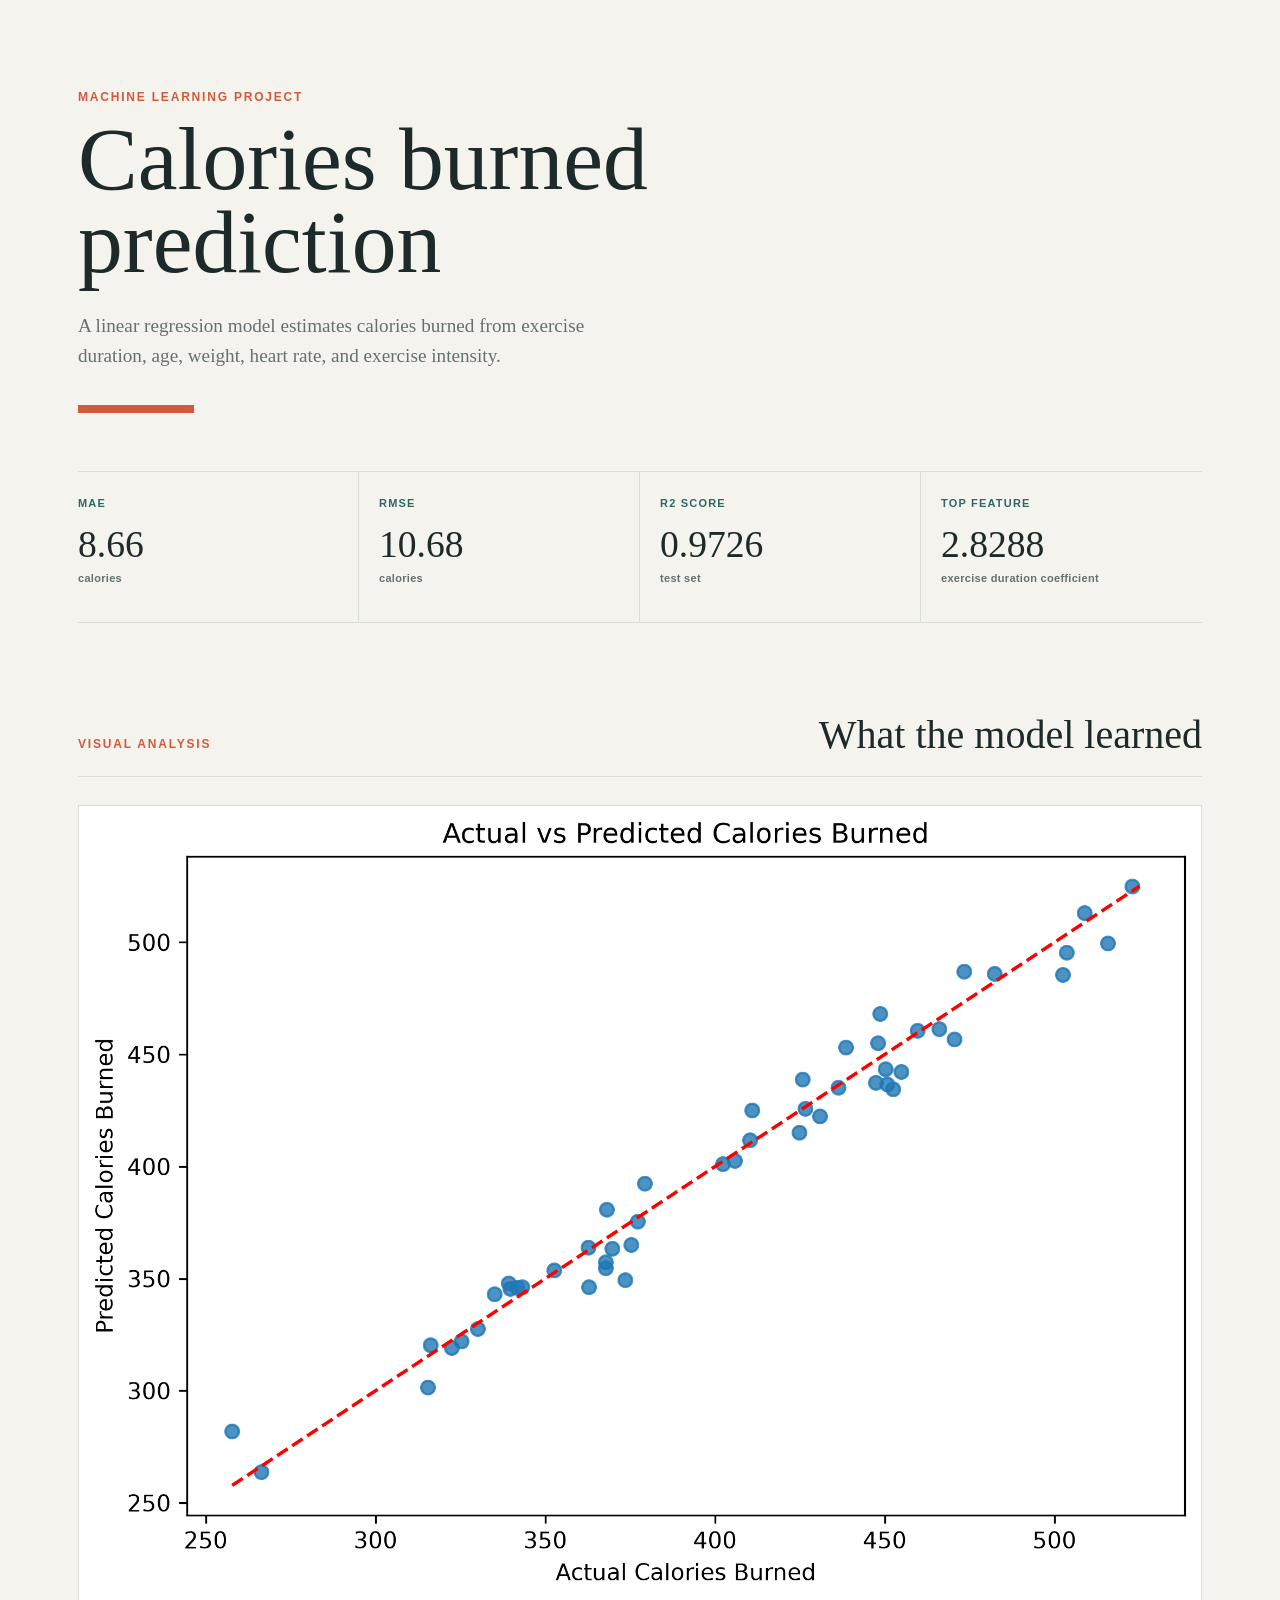
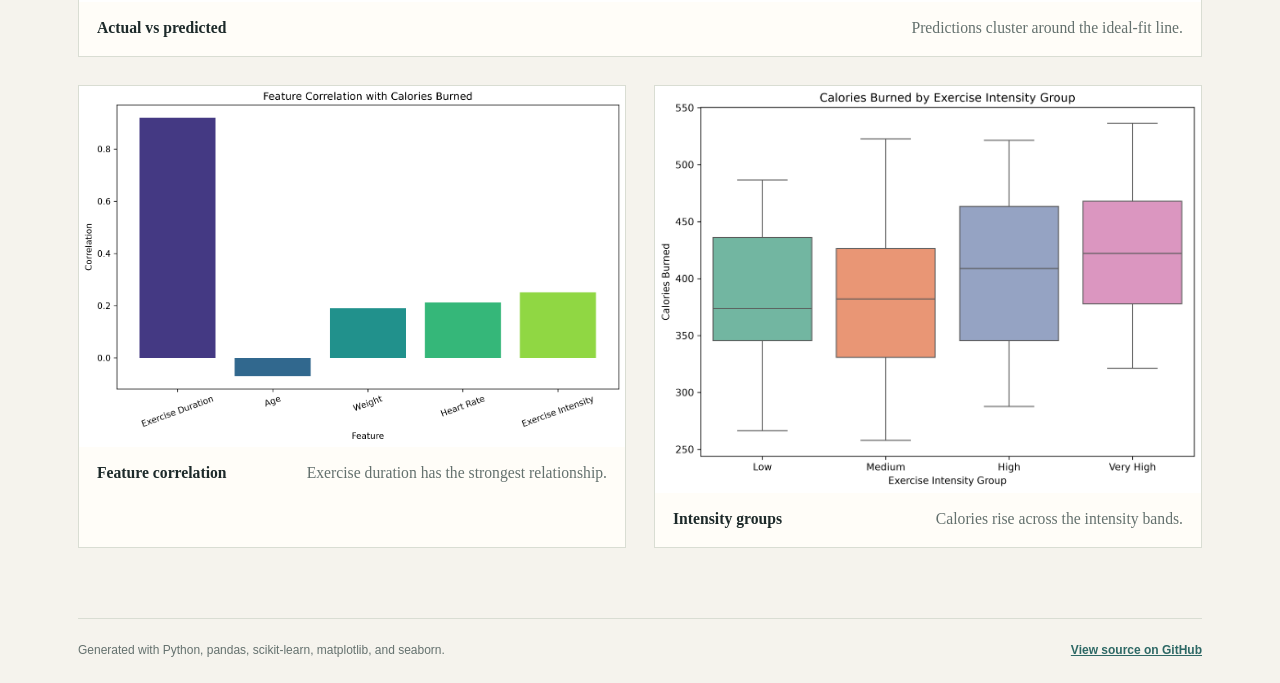
==== docs/index.html @ f113240f "Add GitHub Pages report" ====
<!doctype html>
<html lang="en">
<head>
  <meta charset="utf-8">
  <meta name="viewport" content="width=device-width, initial-scale=1">
  <title>Calories Burned | Regression Report</title>
  <link rel="stylesheet" href="styles.css">
</head>
<body>
  <main>
    <header class="hero">
      <p class="eyebrow">Machine learning project</p>
      <h1>Calories burned prediction</h1>
      <p class="lede">A linear regression model estimates calories burned from exercise duration, age, weight, heart rate, and exercise intensity.</p>
      <div class="hero-rule"></div>
    </header>

    <section class="metrics" aria-label="Model performance">
      <article><span>MAE</span><strong>8.66</strong><small>calories</small></article>
      <article><span>RMSE</span><strong>10.68</strong><small>calories</small></article>
      <article><span>R2 score</span><strong>0.9726</strong><small>test set</small></article>
      <article><span>Top feature</span><strong>2.8288</strong><small>exercise duration coefficient</small></article>
    </section>

    <section class="content">
      <div class="section-heading">
        <p class="eyebrow">Visual analysis</p>
        <h2>What the model learned</h2>
      </div>
      <div class="gallery">
        <figure class="feature-figure">
          <img src="graphs/actual_vs_predicted.png" alt="Scatter plot comparing actual and predicted calories burned">
          <figcaption><strong>Actual vs predicted</strong><span>Predictions cluster around the ideal-fit line.</span></figcaption>
        </figure>
        <figure>
          <img src="graphs/feature_correlation_bar_chart.png" alt="Bar chart showing feature correlations with calories burned">
          <figcaption><strong>Feature correlation</strong><span>Exercise duration has the strongest relationship.</span></figcaption>
        </figure>
        <figure>
          <img src="graphs/calories_by_intensity_boxplot.png" alt="Box plot of calories burned by exercise intensity group">
          <figcaption><strong>Intensity groups</strong><span>Calories rise across the intensity bands.</span></figcaption>
        </figure>
      </div>
    </section>

    <footer>
      <span>Generated with Python, pandas, scikit-learn, matplotlib, and seaborn.</span>
      <a href="https://github.com/sabhyatachhetri45-dev/machine-learning">View source on GitHub</a>
    </footer>
  </main>
</body>
</html>
---- docs/styles.css ----
:root {
  --ink: #1d2a2a;
  --muted: #64716e;
  --paper: #f5f3ed;
  --panel: #fffdf8;
  --line: #d9ddd3;
  --accent: #d15a3d;
  --accent-soft: #f3d6c6;
  --teal: #2d6865;
}

* { box-sizing: border-box; }

body {
  margin: 0;
  color: var(--ink);
  background: var(--paper);
  font-family: Georgia, "Times New Roman", serif;
}

main { max-width: 1180px; margin: 0 auto; padding: 48px 28px 24px; }

.hero { max-width: 780px; padding: 42px 0 58px; }
.eyebrow { margin: 0 0 14px; color: var(--accent); font: 700 12px/1.2 "Trebuchet MS", sans-serif; letter-spacing: 1.8px; text-transform: uppercase; }
h1 { max-width: 700px; margin: 0; font-size: clamp(3rem, 7vw, 6.8rem); font-weight: 400; line-height: .92; letter-spacing: 0; }
.lede { max-width: 570px; margin: 28px 0 0; color: var(--muted); font-size: 1.2rem; line-height: 1.55; }
.hero-rule { width: 116px; height: 8px; margin-top: 34px; background: var(--accent); }

.metrics { display: grid; grid-template-columns: repeat(4, 1fr); border-top: 1px solid var(--line); border-bottom: 1px solid var(--line); }
.metrics article { min-height: 150px; padding: 24px 20px 20px 0; border-right: 1px solid var(--line); }
.metrics article:not(:first-child) { padding-left: 20px; }
.metrics article:last-child { border-right: 0; }
.metrics span, .metrics small { display: block; font: 700 11px/1.4 "Trebuchet MS", sans-serif; letter-spacing: 1.2px; text-transform: uppercase; }
.metrics span { color: var(--teal); }
.metrics strong { display: block; margin: 12px 0 5px; font-size: 2.35rem; font-weight: 400; }
.metrics small { color: var(--muted); letter-spacing: .3px; text-transform: none; }

.content { padding: 88px 0 70px; }
.section-heading { display: flex; align-items: baseline; justify-content: space-between; gap: 24px; border-bottom: 1px solid var(--line); }
h2 { margin: 0 0 18px; font-size: 2.5rem; font-weight: 400; }
.gallery { display: grid; grid-template-columns: repeat(2, 1fr); gap: 28px; padding-top: 28px; }
figure { margin: 0; background: var(--panel); border: 1px solid var(--line); }
figure.feature-figure { grid-column: span 2; }
img { display: block; width: 100%; height: auto; }
figcaption { display: flex; justify-content: space-between; gap: 18px; padding: 17px 18px 19px; font-size: .98rem; }
figcaption span { color: var(--muted); text-align: right; }

footer { display: flex; justify-content: space-between; gap: 20px; padding-top: 22px; border-top: 1px solid var(--line); color: var(--muted); font: 12px/1.5 "Trebuchet MS", sans-serif; }
a { color: var(--teal); font-weight: 700; }

@media (max-width: 700px) {
  main { padding: 22px 18px; }
  .hero { padding: 34px 0 46px; }
  h1 { font-size: 3.6rem; }
  .metrics { grid-template-columns: repeat(2, 1fr); }
  .metrics article:nth-child(2) { border-right: 0; }
  .metrics article:nth-child(n+3) { border-top: 1px solid var(--line); }
  .metrics article:nth-child(3) { padding-left: 0; }
  .content { padding-top: 60px; }
  .section-heading { display: block; }
  h2 { font-size: 2rem; }
  .gallery { grid-template-columns: 1fr; }
  figure.feature-figure { grid-column: auto; }
  figcaption, footer { display: block; }
  figcaption span { display: block; margin-top: 7px; text-align: left; }
  footer a { display: block; margin-top: 10px; }
}
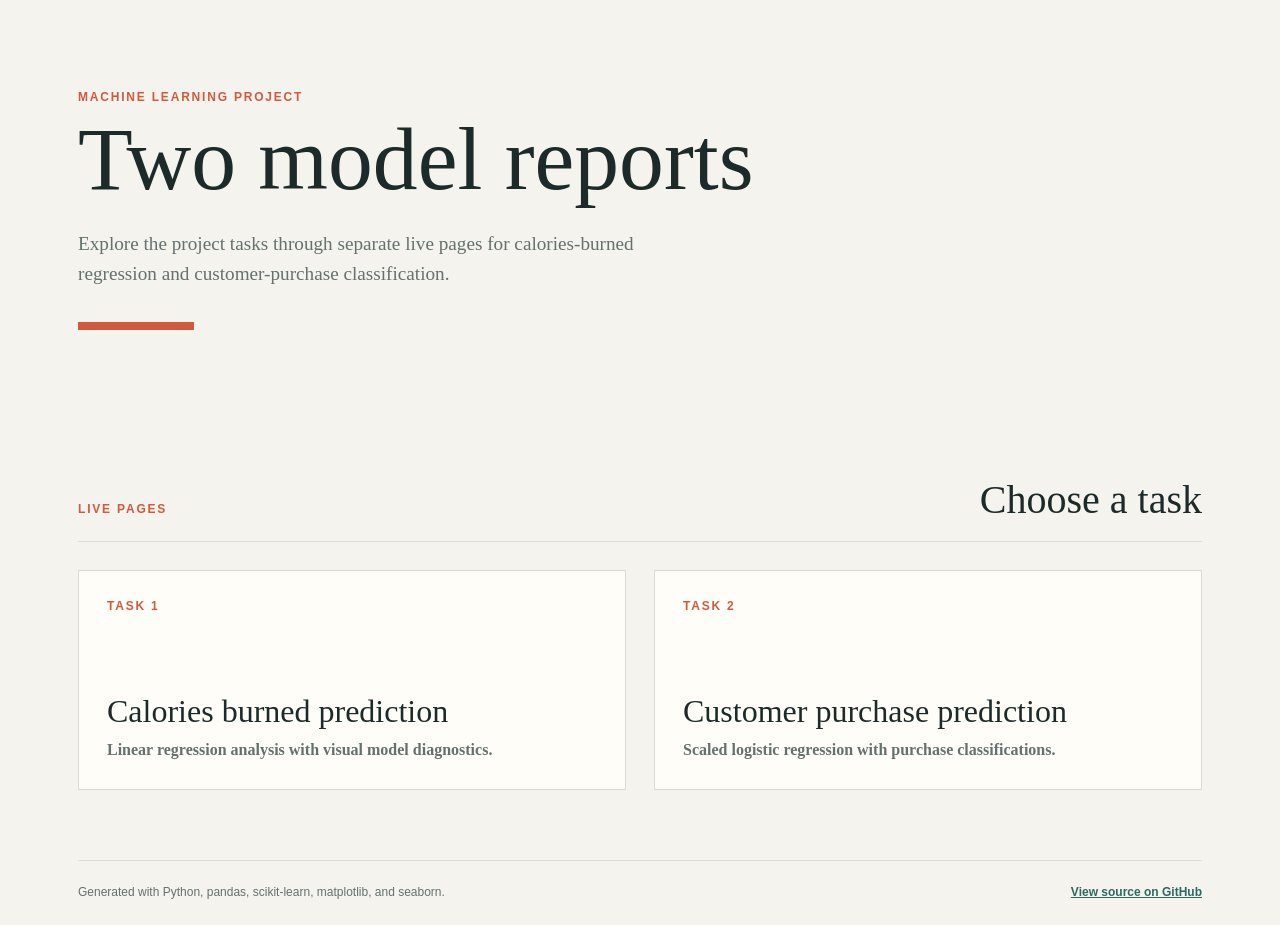
==== commit 9987669e: "Add separate live pages for tasks" ====
--- a/docs/index.html
+++ b/docs/index.html
@@ -3,43 +3,34 @@
 <head>
   <meta charset="utf-8">
   <meta name="viewport" content="width=device-width, initial-scale=1">
-  <title>Calories Burned | Regression Report</title>
+  <title>Machine Learning Project | Task Reports</title>
   <link rel="stylesheet" href="styles.css">
 </head>
 <body>
   <main>
     <header class="hero">
       <p class="eyebrow">Machine learning project</p>
-      <h1>Calories burned prediction</h1>
-      <p class="lede">A linear regression model estimates calories burned from exercise duration, age, weight, heart rate, and exercise intensity.</p>
+      <h1>Two model reports</h1>
+      <p class="lede">Explore the project tasks through separate live pages for calories-burned regression and customer-purchase classification.</p>
       <div class="hero-rule"></div>
     </header>
 
-    <section class="metrics" aria-label="Model performance">
-      <article><span>MAE</span><strong>8.66</strong><small>calories</small></article>
-      <article><span>RMSE</span><strong>10.68</strong><small>calories</small></article>
-      <article><span>R2 score</span><strong>0.9726</strong><small>test set</small></article>
-      <article><span>Top feature</span><strong>2.8288</strong><small>exercise duration coefficient</small></article>
-    </section>
-
     <section class="content">
       <div class="section-heading">
-        <p class="eyebrow">Visual analysis</p>
-        <h2>What the model learned</h2>
+        <p class="eyebrow">Live pages</p>
+        <h2>Choose a task</h2>
       </div>
-      <div class="gallery">
-        <figure class="feature-figure">
-          <img src="graphs/actual_vs_predicted.png" alt="Scatter plot comparing actual and predicted calories burned">
-          <figcaption><strong>Actual vs predicted</strong><span>Predictions cluster around the ideal-fit line.</span></figcaption>
-        </figure>
-        <figure>
-          <img src="graphs/feature_correlation_bar_chart.png" alt="Bar chart showing feature correlations with calories burned">
-          <figcaption><strong>Feature correlation</strong><span>Exercise duration has the strongest relationship.</span></figcaption>
-        </figure>
-        <figure>
-          <img src="graphs/calories_by_intensity_boxplot.png" alt="Box plot of calories burned by exercise intensity group">
-          <figcaption><strong>Intensity groups</strong><span>Calories rise across the intensity bands.</span></figcaption>
-        </figure>
+      <div class="task-links">
+        <a class="task-link" href="task1/">
+          <span class="eyebrow">Task 1</span>
+          <strong>Calories burned prediction</strong>
+          <span>Linear regression analysis with visual model diagnostics.</span>
+        </a>
+        <a class="task-link" href="task2/">
+          <span class="eyebrow">Task 2</span>
+          <strong>Customer purchase prediction</strong>
+          <span>Scaled logistic regression with purchase classifications.</span>
+        </a>
       </div>
     </section>
 
--- a/docs/styles.css
+++ b/docs/styles.css
@@ -20,6 +20,8 @@
 
 main { max-width: 1180px; margin: 0 auto; padding: 48px 28px 24px; }
 
+.project-nav { display: flex; gap: 22px; font: 12px/1.5 "Trebuchet MS", sans-serif; }
+
 .hero { max-width: 780px; padding: 42px 0 58px; }
 .eyebrow { margin: 0 0 14px; color: var(--accent); font: 700 12px/1.2 "Trebuchet MS", sans-serif; letter-spacing: 1.8px; text-transform: uppercase; }
 h1 { max-width: 700px; margin: 0; font-size: clamp(3rem, 7vw, 6.8rem); font-weight: 400; line-height: .92; letter-spacing: 0; }
@@ -39,6 +41,12 @@
 .section-heading { display: flex; align-items: baseline; justify-content: space-between; gap: 24px; border-bottom: 1px solid var(--line); }
 h2 { margin: 0 0 18px; font-size: 2.5rem; font-weight: 400; }
 .gallery { display: grid; grid-template-columns: repeat(2, 1fr); gap: 28px; padding-top: 28px; }
+.task-links { display: grid; grid-template-columns: repeat(2, 1fr); gap: 28px; padding-top: 28px; }
+.task-link { display: flex; min-height: 220px; flex-direction: column; justify-content: flex-end; gap: 10px; padding: 28px; background: var(--panel); border: 1px solid var(--line); text-decoration: none; }
+.task-link .eyebrow { margin-bottom: auto; }
+.task-link strong { color: var(--ink); font-size: 2rem; font-weight: 400; line-height: 1.05; }
+.task-link > span:last-child { color: var(--muted); font-size: 1rem; line-height: 1.45; }
+.downloads { display: flex; flex-wrap: wrap; gap: 22px; margin-top: 28px; font: 12px/1.5 "Trebuchet MS", sans-serif; }
 figure { margin: 0; background: var(--panel); border: 1px solid var(--line); }
 figure.feature-figure { grid-column: span 2; }
 img { display: block; width: 100%; height: auto; }
@@ -60,6 +68,7 @@
   .section-heading { display: block; }
   h2 { font-size: 2rem; }
   .gallery { grid-template-columns: 1fr; }
+  .task-links { grid-template-columns: 1fr; }
   figure.feature-figure { grid-column: auto; }
   figcaption, footer { display: block; }
   figcaption span { display: block; margin-top: 7px; text-align: left; }
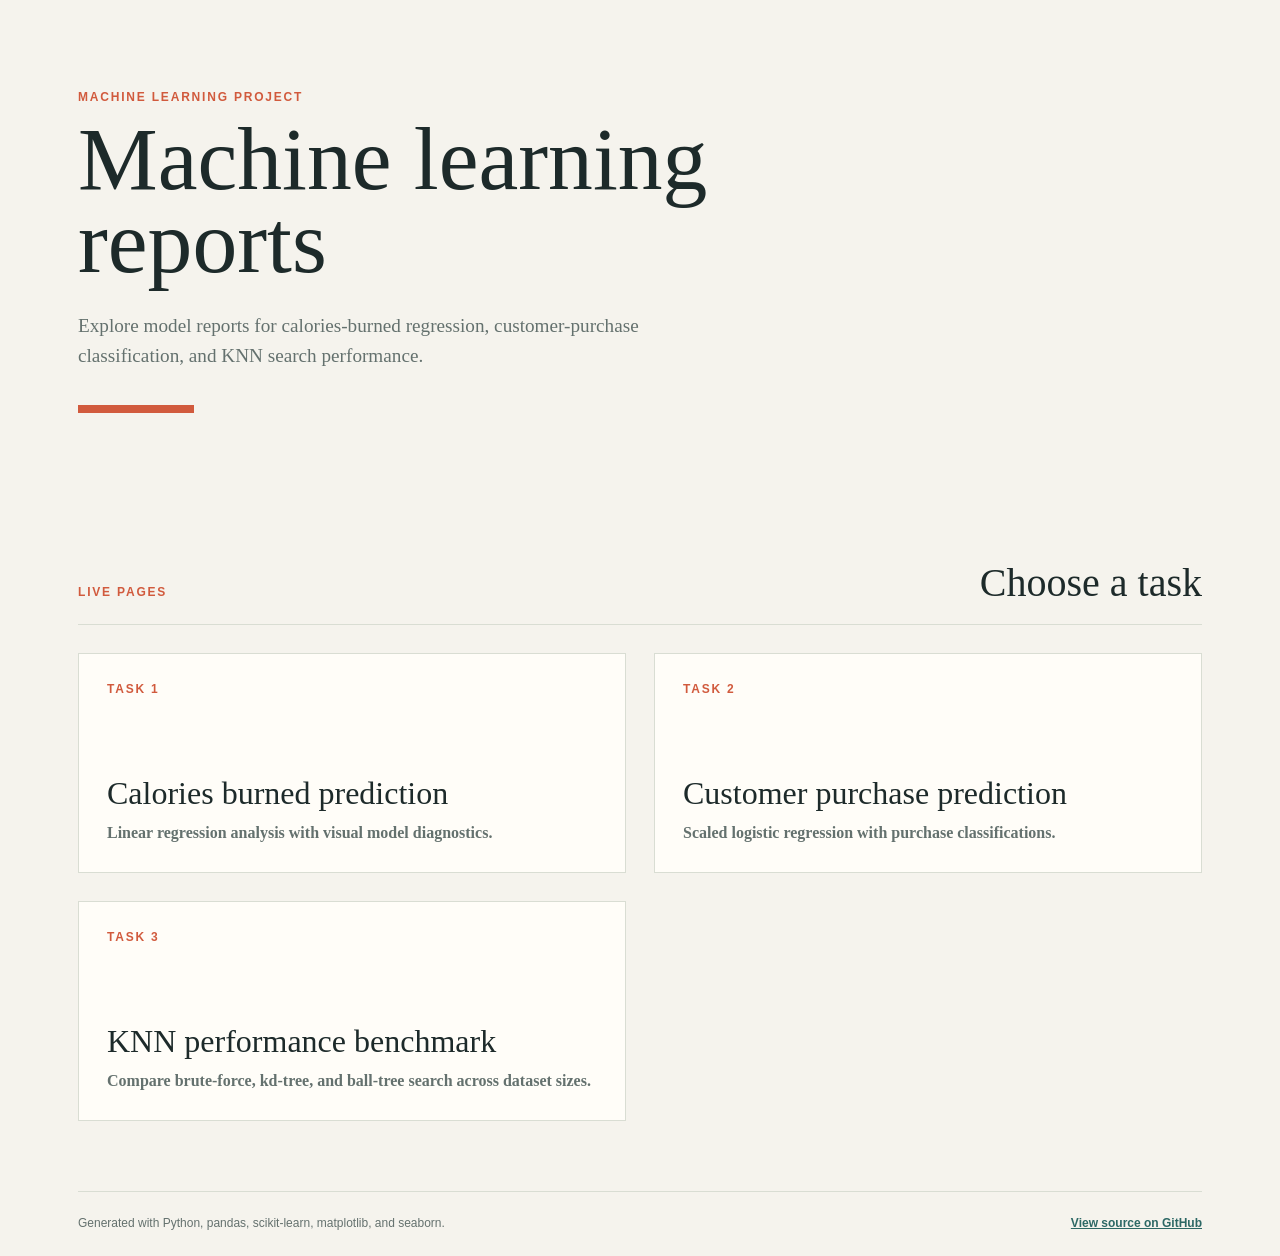
==== commit 1e677e9d: "Publish KNN benchmark report Co-authored-by: Copilot <223556219+Copilot@users.noreply.github.com>" ====
--- a/docs/index.html
+++ b/docs/index.html
@@ -10,8 +10,8 @@
   <main>
     <header class="hero">
       <p class="eyebrow">Machine learning project</p>
-      <h1>Two model reports</h1>
-      <p class="lede">Explore the project tasks through separate live pages for calories-burned regression and customer-purchase classification.</p>
+      <h1>Machine learning reports</h1>
+      <p class="lede">Explore model reports for calories-burned regression, customer-purchase classification, and KNN search performance.</p>
       <div class="hero-rule"></div>
     </header>
 
@@ -31,6 +31,11 @@
           <strong>Customer purchase prediction</strong>
           <span>Scaled logistic regression with purchase classifications.</span>
         </a>
+        <a class="task-link" href="task3/">
+          <span class="eyebrow">Task 3</span>
+          <strong>KNN performance benchmark</strong>
+          <span>Compare brute-force, kd-tree, and ball-tree search across dataset sizes.</span>
+        </a>
       </div>
     </section>
 
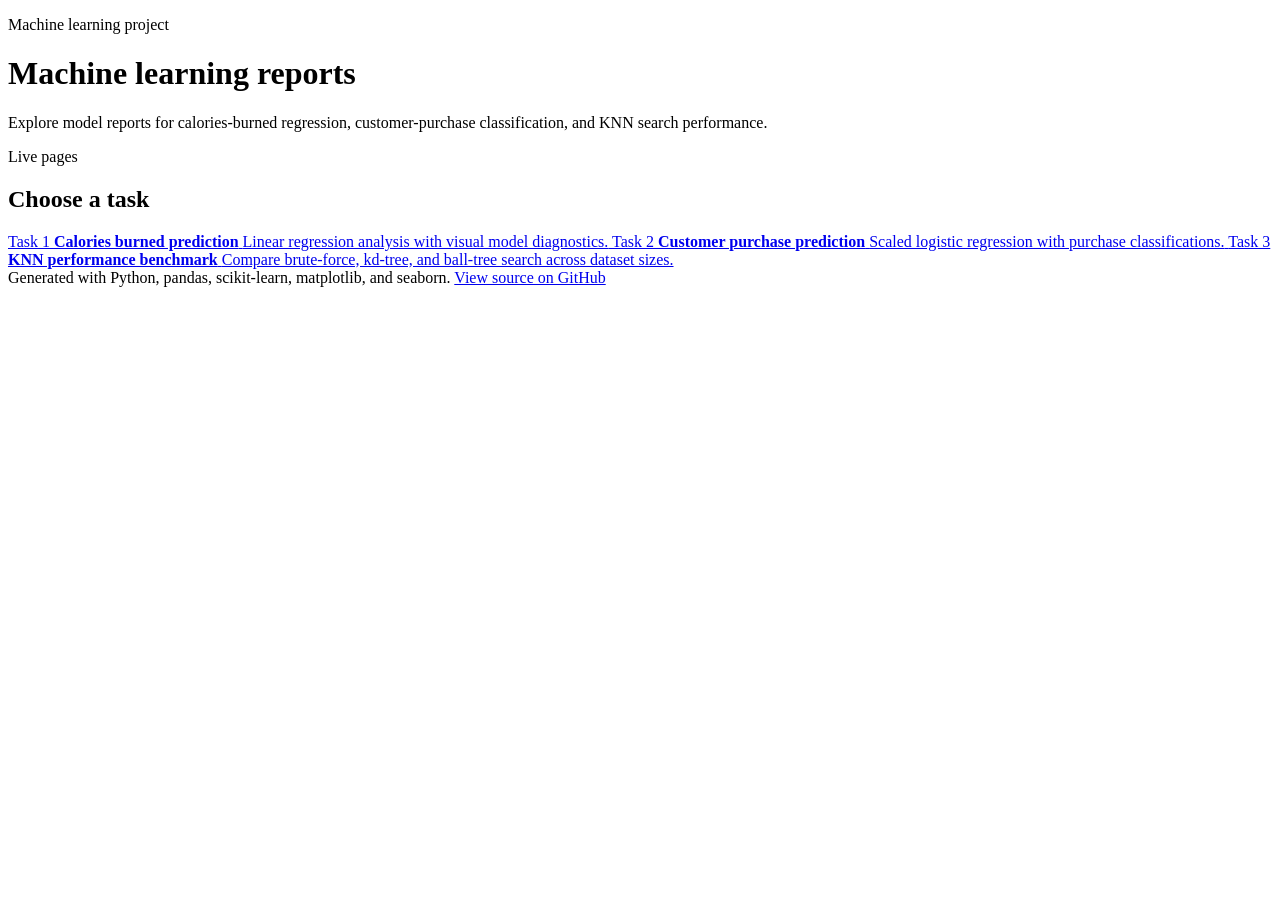
==== commit 1f5ab1bc: "Fix report theme stylesheet links Co-authored-by: Copilot <223556219+Copilot@users.noreply.github.co" ====
--- a/docs/index.html
+++ b/docs/index.html
@@ -4,7 +4,7 @@
   <meta charset="utf-8">
   <meta name="viewport" content="width=device-width, initial-scale=1">
   <title>Machine Learning Project | Task Reports</title>
-  <link rel="stylesheet" href="styles.css">
+  <link rel="stylesheet" href="/machine-learning/styles.css?v=f3669ec">
 </head>
 <body>
   <main>
